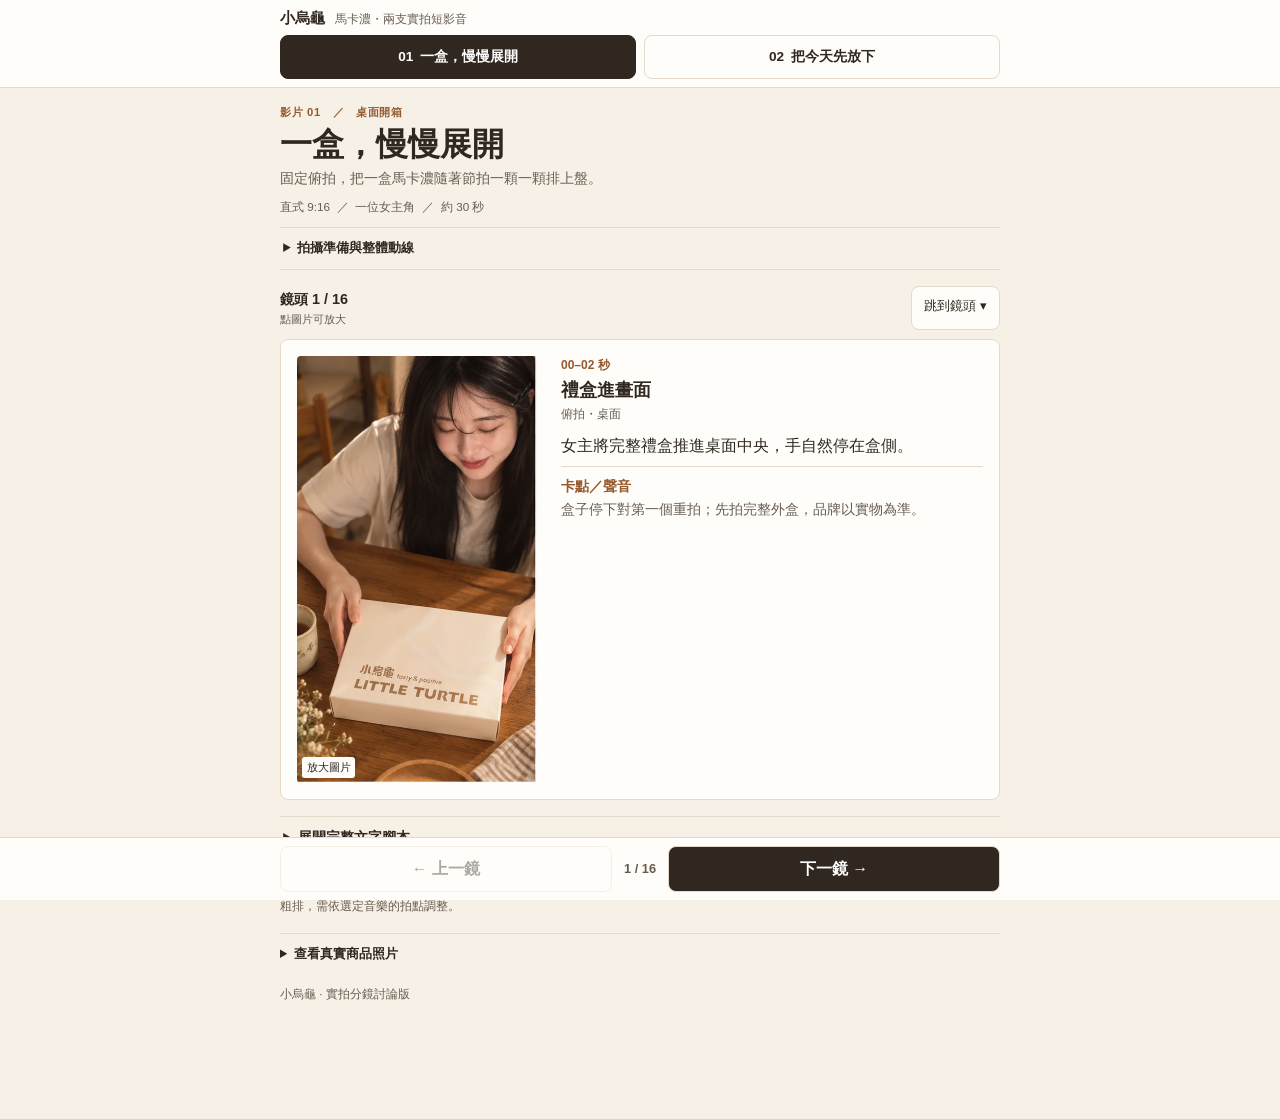
==== stories-v2.html @ 99f0e2f5 "Add mobile review for two distinct filming plans" ====
<!doctype html><html lang="zh-Hant"><head><meta charset="utf-8"><meta name="viewport" content="width=device-width, initial-scale=1, viewport-fit=cover"><meta name="theme-color" content="#f6f0e7"><meta name="description" content="兩支小烏龜馬卡濃實拍短影音分鏡"><title>小烏龜｜兩支實拍分鏡</title><link rel="stylesheet" href="tokens.css"><link rel="stylesheet" href="stories-v2.css?v=1"><style>button:focus-visible,summary:focus-visible{outline:3px solid var(--color-focus);outline-offset:2px}</style><script defer src="stories-v2-data.js?v=1"></script><script defer src="stories-v2.js?v=1"></script></head><body><header class="bar"><div class="wrap"><div class="brand"><strong>小烏龜</strong><span>馬卡濃・兩支實拍短影音</span></div><nav class="films" aria-label="切換影片"><button id="film-a" type="button"><span>01</span> 一盒，慢慢展開</button><button id="film-b" type="button"><span>02</span> 把今天先放下</button></nav></div></header><main class="wrap main"><div class="hero"><div class="kicker" id="kind"></div><h1 id="title"></h1><p id="desc"></p><div class="tags">直式 9:16 <i>／</i> 一位女主角 <i>／</i> 約 30 秒</div></div><details class="prep"><summary>拍攝準備與整體動線</summary><p id="setup"></p><p id="flow"></p></details><div class="jump-row"><div><strong id="shotcount" aria-live="polite"></strong><span>點圖片可放大</span></div><details id="jump"><summary>跳到鏡頭 ▾</summary><div id="grid" class="grid" aria-label="選擇鏡頭"></div></details></div><article class="shot" id="shot"><button class="picture-button" id="zoom" type="button" aria-label="放大分鏡圖"><span id="picture" class="picture"></span><span class="enlarge">放大圖片</span></button><div class="copy"><div class="clock" id="time"></div><h2 id="name"></h2><p class="camera" id="camera"></p><p id="action"></p><p class="beat"><strong>卡點／聲音</strong><br><span id="beat"></span></p></div></article><details class="fullscript"><summary>展開完整文字腳本</summary><div id="allshots"></div></details><div class="fineprint"><strong>圖是 AI 分鏡示意</strong>：女主角和商品依照照片參考生成，產品與包裝細節、動作與實物可能不同；實拍以真實商品和文字鏡頭為準。秒數為粗排，需依選定音樂的拍點調整。</div><details class="reference"><summary>查看真實商品照片</summary><img src="assets/duo-product-reference.jpg" alt="小烏龜馬卡濃禮盒與產品實拍照片"><p>商品照片供比對使用；上方分鏡仍是 AI 生成。</p></details><footer>小烏龜 · 實拍分鏡討論版</footer></main><nav class="stepbar" aria-label="切換鏡頭"><div class="stepinner"><button id="prev" type="button">← 上一鏡</button><span id="step"></span><button id="next" type="button">下一鏡 →</button></div></nav><dialog id="dialog" aria-label="放大分鏡圖片"><div class="modal-head"><strong id="modal-title"></strong><button id="close" type="button">關閉 ✕</button></div><div class="modal-picture" id="modal-picture" role="img"></div><p>AI 示意，實際拍攝以實物為準。</p></dialog><noscript>請開啟 JavaScript 查看分鏡。</noscript></body></html>
---- tokens.css ----
:root{--color-paper:#f6f0e7;--color-surface:#fffdf9;--color-ink:#302820;--color-muted:#685c51;--color-rule:#e7d9c9;--color-accent:#955a2e;--color-warm:#d99c5b;--color-soft:#f3e6d6;--color-green:#696b5b;--color-white:#fff;--color-shadow:rgba(63,42,23,.10);--color-focus:#6d3a19;--font-body:"Microsoft JhengHei","Heiti TC",sans-serif;--space-xs:.5rem;--space-sm:.75rem;--space-md:1rem;--space-lg:1.5rem;--space-xl:2rem;--space-2xl:3rem;--radius-sm:8px;--radius-pill:30px}
---- stories-v2.css ----
/* Hallmark · pre-emit critique: P4 H5 E4 S5 R5 V4 */
*,*::before,*::after{box-sizing:border-box}html,body{margin:0;overflow-x:clip}body{background:var(--color-paper);color:var(--color-ink);font-family:var(--font-body);line-height:1.55}button,summary{font:inherit;cursor:pointer;touch-action:manipulation}button:focus-visible,summary:focus-visible{outline:3px solid var(--color-focus);outline-offset:2px}.wrap{width:min(100% - 1.25rem,720px);margin-inline:auto}.bar{position:sticky;top:0;z-index:5;background:var(--color-surface);border-bottom:1px solid var(--color-rule)}.brand{display:flex;align-items:baseline;gap:.6rem;padding:.4rem 0 .3rem}.brand strong{font-size:.95rem}.brand span{color:var(--color-muted);font-size:.73rem}.films{display:grid;grid-template-columns:repeat(2,minmax(0,1fr));gap:.45rem;padding-bottom:.5rem}.films button{border:1px solid var(--color-rule);border-radius:var(--radius-sm);background:var(--color-surface);color:var(--color-ink);min-height:44px;font-size:.85rem;font-weight:700;white-space:nowrap;padding:.4rem .15rem}.films button[aria-pressed=true]{background:var(--color-ink);border-color:var(--color-ink);color:var(--color-white)}.films button span{margin-right:.18rem}.main{padding-bottom:100px}.hero{padding:1rem 0 .65rem}.kicker{font-size:.7rem;color:var(--color-accent);font-weight:800;letter-spacing:.06em}h1,h2{font-style:normal;overflow-wrap:anywhere;min-width:0}h1{font-size:clamp(1.55rem,5vw,2rem);line-height:1.25;margin:.2rem 0}.hero p{font-size:.88rem;color:var(--color-muted);margin:.25rem 0}.tags{color:var(--color-muted);font-size:.73rem;margin-top:.5rem}.tags i{font-style:normal;margin:0 .22rem}.prep{border-block:1px solid var(--color-rule);font-size:.84rem}.prep summary{font-weight:700;padding:.65rem .2rem}.prep p{margin:.2rem .2rem .7rem;color:var(--color-muted)}.jump-row{display:flex;justify-content:space-between;align-items:center;gap:.5rem;margin:1rem 0 .55rem}.jump-row>div{display:flex;flex-direction:column}.jump-row strong{font-size:.9rem}.jump-row span{font-size:.71rem;color:var(--color-muted)}#jump{position:relative}#jump summary{display:block;list-style:none;white-space:nowrap;border:1px solid var(--color-rule);border-radius:var(--radius-sm);padding:.55rem .75rem;background:var(--color-surface);font-size:.8rem;min-height:44px}#jump summary::-webkit-details-marker{display:none}.grid{position:absolute;right:0;top:calc(100% + 4px);z-index:4;width:min(82vw,300px);display:grid;grid-template-columns:repeat(4,minmax(0,1fr));gap:.35rem;padding:.6rem;background:var(--color-surface);border:1px solid var(--color-rule);border-radius:var(--radius-sm);box-shadow:0 4px 18px var(--color-shadow)}.grid button{min-height:44px;border:1px solid var(--color-rule);border-radius:var(--radius-sm);background:var(--color-paper);color:var(--color-ink)}.grid button[aria-current=true]{background:var(--color-ink);color:var(--color-white)}.shot{display:grid;grid-template-columns:minmax(110px,42%) minmax(0,1fr);gap:.85rem;align-items:start;padding:.75rem;background:var(--color-surface);border:1px solid var(--color-rule);border-radius:var(--radius-sm)}.picture-button{position:relative;padding:0;border:0;border-radius:4px;overflow:hidden;aspect-ratio:9/16;width:100%;background:var(--color-soft)}.picture,.modal-picture{background-size:200% 200%;background-repeat:no-repeat;display:block}.picture{width:100%;height:100%}.enlarge{position:absolute;bottom:.3rem;left:.3rem;font-size:.68rem;background:var(--color-surface);color:var(--color-ink);padding:.12rem .3rem;border-radius:3px}.copy{min-width:0}.clock{font-size:.75rem;font-weight:800;color:var(--color-accent)}h2{font-size:1.1rem;line-height:1.3;margin:.25rem 0}.camera{font-size:.75rem!important;color:var(--color-muted);margin:.2rem 0 .5rem!important}.copy p{font-size:.9rem;margin:.5rem 0;line-height:1.6}.beat{font-size:.81rem!important;color:var(--color-muted);border-top:1px solid var(--color-rule);padding-top:.5rem}.beat strong{color:var(--color-accent)}.fineprint{margin:1rem 0;color:var(--color-muted);font-size:.76rem;line-height:1.6}.fineprint strong{color:var(--color-ink)}footer{font-size:.72rem;color:var(--color-muted);padding:.5rem 0 1rem}.stepbar{position:fixed;bottom:0;left:0;right:0;z-index:6;background:var(--color-surface);border-top:1px solid var(--color-rule);padding:.5rem .6rem calc(.5rem + env(safe-area-inset-bottom))}.stepinner{width:min(100%,720px);margin:auto;display:grid;grid-template-columns:1fr auto 1fr;gap:.75rem;align-items:center}.stepbar button{min-height:46px;border-radius:var(--radius-sm);border:1px solid var(--color-rule);background:var(--color-surface);color:var(--color-ink);font-weight:700;white-space:nowrap}.stepbar button:last-child{background:var(--color-ink);color:var(--color-white)}.stepbar button:disabled{opacity:.4}.stepbar span{font-size:.8rem;font-weight:700;color:var(--color-muted)}dialog{width:min(94vw,500px);max-height:94vh;border:0;border-radius:var(--radius-sm);padding:1rem;background:var(--color-surface);color:var(--color-ink)}dialog::backdrop{background:var(--color-ink);opacity:.85}.modal-head{display:flex;justify-content:space-between;align-items:center;gap:1rem}.modal-head button{min-height:44px;padding:.4rem .8rem;background:var(--color-surface);border:1px solid var(--color-rule);border-radius:var(--radius-sm)}.modal-picture{height:min(70vh,640px);aspect-ratio:9/16;margin:.5rem auto 0}dialog p{text-align:center;color:var(--color-muted);font-size:.75rem}@media(max-width:340px){.films button{font-size:.75rem}.shot{grid-template-columns:minmax(105px,40%) minmax(0,1fr);gap:.6rem;padding:.6rem}.copy p{font-size:.85rem}.beat{font-size:.77rem!important}}@media(min-width:700px){.shot{grid-template-columns:240px minmax(0,1fr);gap:1.5rem;padding:1rem}.copy p{font-size:1rem}.beat{font-size:.9rem!important}}

.fullscript{margin-top:1rem;border-block:1px solid var(--color-rule)}.fullscript summary{min-height:44px;padding:.65rem .2rem;font-size:.85rem;font-weight:700}.fullscript .fullitem{padding:.7rem .2rem;border-top:1px solid var(--color-rule);font-size:.85rem}.fullitem strong{color:var(--color-accent)}.fullitem p{margin:.25rem 0;color:var(--color-muted)}

.reference{border-top:1px solid var(--color-rule);font-size:.8rem}.reference summary{padding:.65rem 0;min-height:44px;font-weight:700}.reference img{display:block;width:100%;height:auto}.reference p{font-size:.75rem;color:var(--color-muted)}
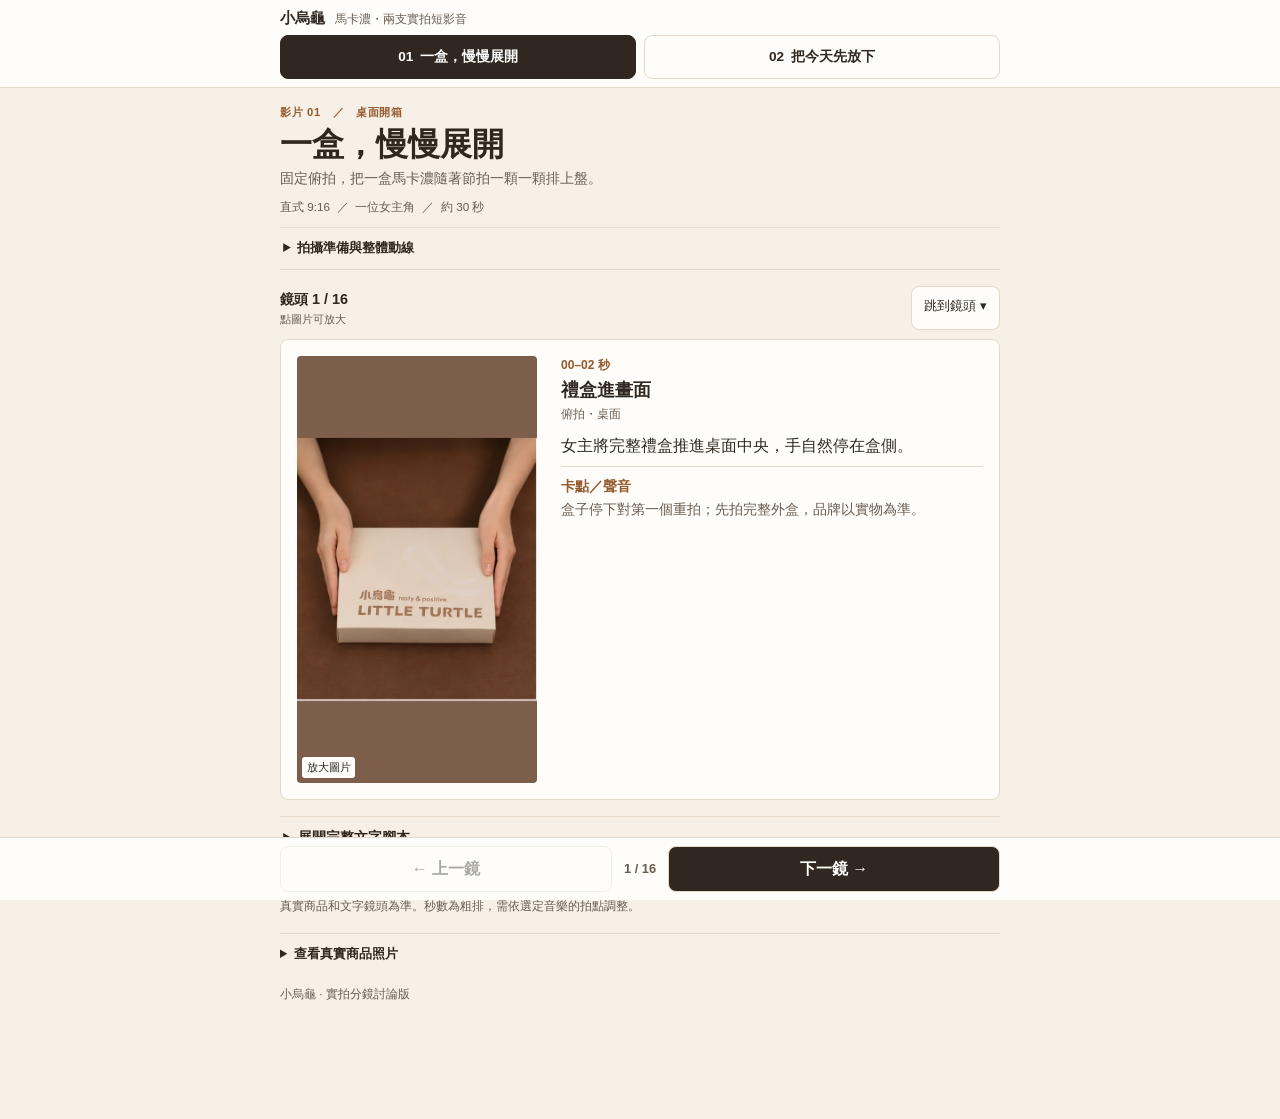
==== commit b15f764b: "Update storyboards for windowless indoor shoot" ====
--- a/stories-v2.html
+++ b/stories-v2.html
@@ -1 +1 @@
-<!doctype html><html lang="zh-Hant"><head><meta charset="utf-8"><meta name="viewport" content="width=device-width, initial-scale=1, viewport-fit=cover"><meta name="theme-color" content="#f6f0e7"><meta name="description" content="兩支小烏龜馬卡濃實拍短影音分鏡"><title>小烏龜｜兩支實拍分鏡</title><link rel="stylesheet" href="tokens.css"><link rel="stylesheet" href="stories-v2.css?v=1"><style>button:focus-visible,summary:focus-visible{outline:3px solid var(--color-focus);outline-offset:2px}</style><script defer src="stories-v2-data.js?v=1"></script><script defer src="stories-v2.js?v=1"></script></head><body><header class="bar"><div class="wrap"><div class="brand"><strong>小烏龜</strong><span>馬卡濃・兩支實拍短影音</span></div><nav class="films" aria-label="切換影片"><button id="film-a" type="button"><span>01</span> 一盒，慢慢展開</button><button id="film-b" type="button"><span>02</span> 把今天先放下</button></nav></div></header><main class="wrap main"><div class="hero"><div class="kicker" id="kind"></div><h1 id="title"></h1><p id="desc"></p><div class="tags">直式 9:16 <i>／</i> 一位女主角 <i>／</i> 約 30 秒</div></div><details class="prep"><summary>拍攝準備與整體動線</summary><p id="setup"></p><p id="flow"></p></details><div class="jump-row"><div><strong id="shotcount" aria-live="polite"></strong><span>點圖片可放大</span></div><details id="jump"><summary>跳到鏡頭 ▾</summary><div id="grid" class="grid" aria-label="選擇鏡頭"></div></details></div><article class="shot" id="shot"><button class="picture-button" id="zoom" type="button" aria-label="放大分鏡圖"><span id="picture" class="picture"></span><span class="enlarge">放大圖片</span></button><div class="copy"><div class="clock" id="time"></div><h2 id="name"></h2><p class="camera" id="camera"></p><p id="action"></p><p class="beat"><strong>卡點／聲音</strong><br><span id="beat"></span></p></div></article><details class="fullscript"><summary>展開完整文字腳本</summary><div id="allshots"></div></details><div class="fineprint"><strong>圖是 AI 分鏡示意</strong>：女主角和商品依照照片參考生成，產品與包裝細節、動作與實物可能不同；實拍以真實商品和文字鏡頭為準。秒數為粗排，需依選定音樂的拍點調整。</div><details class="reference"><summary>查看真實商品照片</summary><img src="assets/duo-product-reference.jpg" alt="小烏龜馬卡濃禮盒與產品實拍照片"><p>商品照片供比對使用；上方分鏡仍是 AI 生成。</p></details><footer>小烏龜 · 實拍分鏡討論版</footer></main><nav class="stepbar" aria-label="切換鏡頭"><div class="stepinner"><button id="prev" type="button">← 上一鏡</button><span id="step"></span><button id="next" type="button">下一鏡 →</button></div></nav><dialog id="dialog" aria-label="放大分鏡圖片"><div class="modal-head"><strong id="modal-title"></strong><button id="close" type="button">關閉 ✕</button></div><div class="modal-picture" id="modal-picture" role="img"></div><p>AI 示意，實際拍攝以實物為準。</p></dialog><noscript>請開啟 JavaScript 查看分鏡。</noscript></body></html>+<!doctype html><html lang="zh-Hant"><head><meta charset="utf-8"><meta name="viewport" content="width=device-width, initial-scale=1, viewport-fit=cover"><meta name="theme-color" content="#f6f0e7"><meta name="description" content="兩支小烏龜馬卡濃實拍短影音分鏡"><title>小烏龜｜兩支實拍分鏡</title><link rel="stylesheet" href="tokens.css"><link rel="stylesheet" href="stories-v2.css?v=1"><style>button:focus-visible,summary:focus-visible{outline:3px solid var(--color-focus);outline-offset:2px}</style><script defer src="stories-v2-data.js?v=nowindow1"></script><script defer src="stories-v2.js?v=nowindow1"></script></head><body><header class="bar"><div class="wrap"><div class="brand"><strong>小烏龜</strong><span>馬卡濃・兩支實拍短影音</span></div><nav class="films" aria-label="切換影片"><button id="film-a" type="button"><span>01</span> 一盒，慢慢展開</button><button id="film-b" type="button"><span>02</span> 把今天先放下</button></nav></div></header><main class="wrap main"><div class="hero"><div class="kicker" id="kind"></div><h1 id="title"></h1><p id="desc"></p><div class="tags">直式 9:16 <i>／</i> 一位女主角 <i>／</i> 約 30 秒</div></div><details class="prep"><summary>拍攝準備與整體動線</summary><p id="setup"></p><p id="flow"></p></details><div class="jump-row"><div><strong id="shotcount" aria-live="polite"></strong><span>點圖片可放大</span></div><details id="jump"><summary>跳到鏡頭 ▾</summary><div id="grid" class="grid" aria-label="選擇鏡頭"></div></details></div><article class="shot" id="shot"><button class="picture-button" id="zoom" type="button" aria-label="放大分鏡圖"><span id="picture" class="picture"></span><span class="enlarge">放大圖片</span></button><div class="copy"><div class="clock" id="time"></div><h2 id="name"></h2><p class="camera" id="camera"></p><p id="action"></p><p class="beat"><strong>卡點／聲音</strong><br><span id="beat"></span></p></div></article><details class="fullscript"><summary>展開完整文字腳本</summary><div id="allshots"></div></details><div class="fineprint"><strong>圖是 AI 分鏡示意</strong>：女主角和商品依照照片參考生成，場地、產品與包裝細節、數量與動作可能不同；場地尚未依實景照片確認；實拍以真實商品和文字鏡頭為準。秒數為粗排，需依選定音樂的拍點調整。</div><details class="reference"><summary>查看真實商品照片</summary><img data-src="assets/duo-product-reference.jpg" alt="小烏龜馬卡濃禮盒與產品實拍照片"><p>商品照片供比對使用；上方分鏡仍是 AI 生成。</p></details><footer>小烏龜 · 實拍分鏡討論版</footer></main><nav class="stepbar" aria-label="切換鏡頭"><div class="stepinner"><button id="prev" type="button">← 上一鏡</button><span id="step"></span><button id="next" type="button">下一鏡 →</button></div></nav><dialog id="dialog" aria-label="放大分鏡圖片"><div class="modal-head"><strong id="modal-title"></strong><button id="close" type="button">關閉 ✕</button></div><div class="modal-picture" id="modal-picture" role="img"></div><p>AI 示意，實際拍攝以實物為準。</p></dialog><noscript>請開啟 JavaScript 查看分鏡。</noscript></body></html>
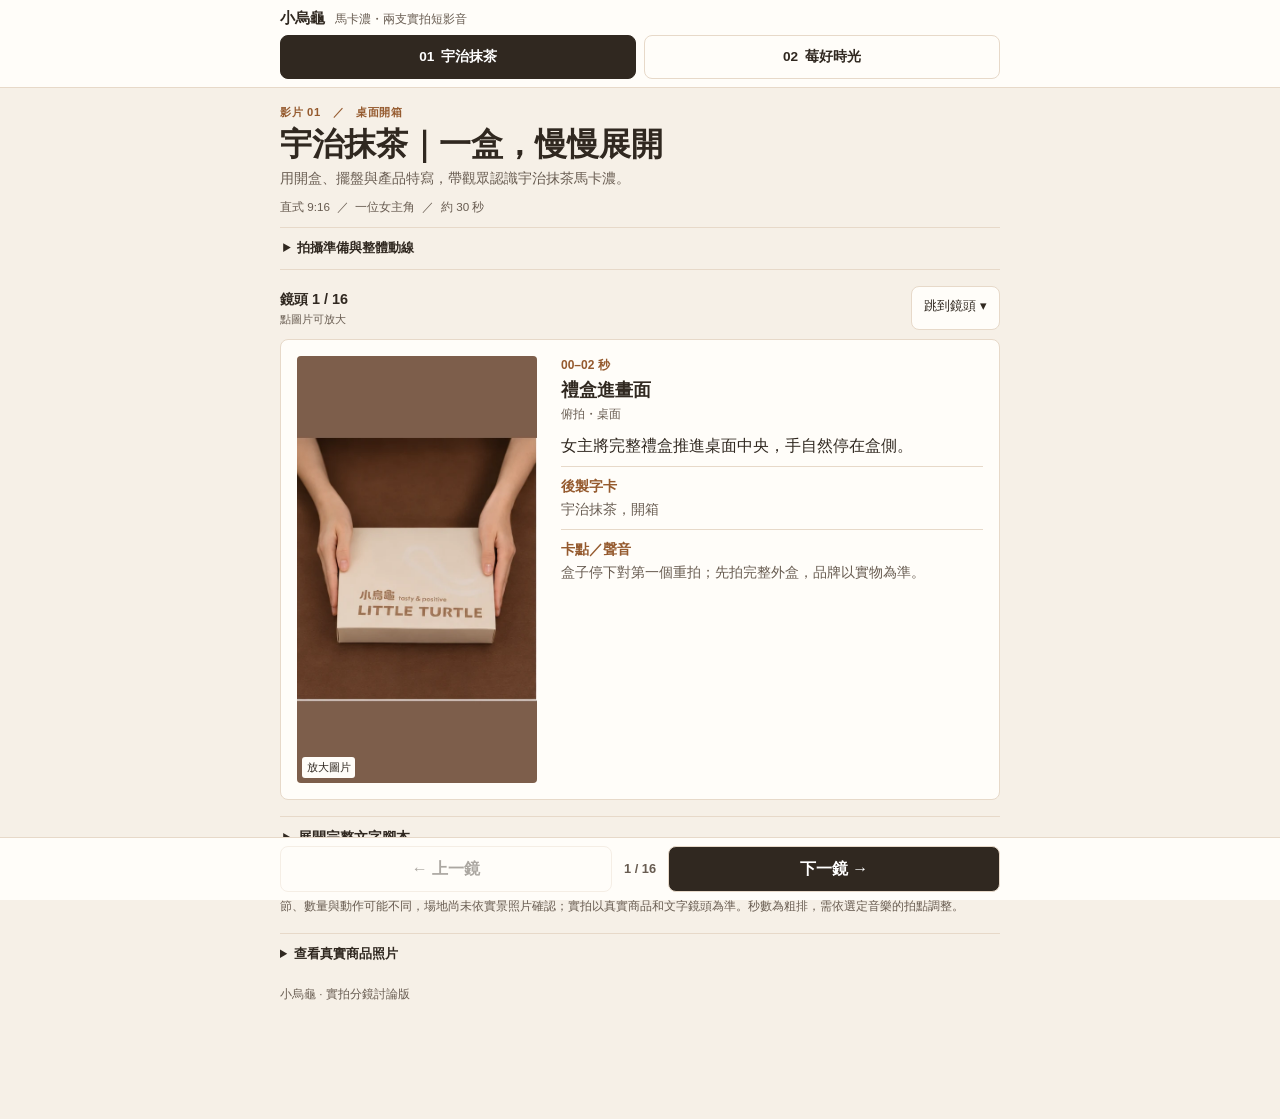
==== commit b0706336: "Add flavor-specific storyboard copy and calls to action" ====
--- a/stories-v2.html
+++ b/stories-v2.html
@@ -1 +1 @@
-<!doctype html><html lang="zh-Hant"><head><meta charset="utf-8"><meta name="viewport" content="width=device-width, initial-scale=1, viewport-fit=cover"><meta name="theme-color" content="#f6f0e7"><meta name="description" content="兩支小烏龜馬卡濃實拍短影音分鏡"><title>小烏龜｜兩支實拍分鏡</title><link rel="stylesheet" href="tokens.css"><link rel="stylesheet" href="stories-v2.css?v=1"><style>button:focus-visible,summary:focus-visible{outline:3px solid var(--color-focus);outline-offset:2px}</style><script defer src="stories-v2-data.js?v=nowindow1"></script><script defer src="stories-v2.js?v=nowindow1"></script></head><body><header class="bar"><div class="wrap"><div class="brand"><strong>小烏龜</strong><span>馬卡濃・兩支實拍短影音</span></div><nav class="films" aria-label="切換影片"><button id="film-a" type="button"><span>01</span> 一盒，慢慢展開</button><button id="film-b" type="button"><span>02</span> 把今天先放下</button></nav></div></header><main class="wrap main"><div class="hero"><div class="kicker" id="kind"></div><h1 id="title"></h1><p id="desc"></p><div class="tags">直式 9:16 <i>／</i> 一位女主角 <i>／</i> 約 30 秒</div></div><details class="prep"><summary>拍攝準備與整體動線</summary><p id="setup"></p><p id="flow"></p></details><div class="jump-row"><div><strong id="shotcount" aria-live="polite"></strong><span>點圖片可放大</span></div><details id="jump"><summary>跳到鏡頭 ▾</summary><div id="grid" class="grid" aria-label="選擇鏡頭"></div></details></div><article class="shot" id="shot"><button class="picture-button" id="zoom" type="button" aria-label="放大分鏡圖"><span id="picture" class="picture"></span><span class="enlarge">放大圖片</span></button><div class="copy"><div class="clock" id="time"></div><h2 id="name"></h2><p class="camera" id="camera"></p><p id="action"></p><p class="beat"><strong>卡點／聲音</strong><br><span id="beat"></span></p></div></article><details class="fullscript"><summary>展開完整文字腳本</summary><div id="allshots"></div></details><div class="fineprint"><strong>圖是 AI 分鏡示意</strong>：女主角和商品依照照片參考生成，場地、產品與包裝細節、數量與動作可能不同；場地尚未依實景照片確認；實拍以真實商品和文字鏡頭為準。秒數為粗排，需依選定音樂的拍點調整。</div><details class="reference"><summary>查看真實商品照片</summary><img data-src="assets/duo-product-reference.jpg" alt="小烏龜馬卡濃禮盒與產品實拍照片"><p>商品照片供比對使用；上方分鏡仍是 AI 生成。</p></details><footer>小烏龜 · 實拍分鏡討論版</footer></main><nav class="stepbar" aria-label="切換鏡頭"><div class="stepinner"><button id="prev" type="button">← 上一鏡</button><span id="step"></span><button id="next" type="button">下一鏡 →</button></div></nav><dialog id="dialog" aria-label="放大分鏡圖片"><div class="modal-head"><strong id="modal-title"></strong><button id="close" type="button">關閉 ✕</button></div><div class="modal-picture" id="modal-picture" role="img"></div><p>AI 示意，實際拍攝以實物為準。</p></dialog><noscript>請開啟 JavaScript 查看分鏡。</noscript></body></html>+<!doctype html><html lang="zh-Hant"><head><meta charset="utf-8"><meta name="viewport" content="width=device-width, initial-scale=1, viewport-fit=cover"><meta name="theme-color" content="#f6f0e7"><meta name="description" content="兩支小烏龜馬卡濃實拍短影音分鏡"><title>小烏龜｜兩支實拍分鏡</title><link rel="stylesheet" href="tokens.css"><link rel="stylesheet" href="stories-v2.css?v=1"><style>button:focus-visible,summary:focus-visible{outline:3px solid var(--color-focus);outline-offset:2px}</style><script defer src="stories-v2-data.js?v=flavors1"></script><script defer src="stories-v2.js?v=flavors1"></script></head><body><header class="bar"><div class="wrap"><div class="brand"><strong>小烏龜</strong><span>馬卡濃・兩支實拍短影音</span></div><nav class="films" aria-label="切換影片"><button id="film-a" type="button"><span>01</span> 宇治抹茶</button><button id="film-b" type="button"><span>02</span> 莓好時光</button></nav></div></header><main class="wrap main"><div class="hero"><div class="kicker" id="kind"></div><h1 id="title"></h1><p id="desc"></p><div class="tags">直式 9:16 <i>／</i> 一位女主角 <i>／</i> 約 30 秒</div></div><details class="prep"><summary>拍攝準備與整體動線</summary><p id="setup"></p><p id="flow"></p></details><div class="jump-row"><div><strong id="shotcount" aria-live="polite"></strong><span>點圖片可放大</span></div><details id="jump"><summary>跳到鏡頭 ▾</summary><div id="grid" class="grid" aria-label="選擇鏡頭"></div></details></div><article class="shot" id="shot"><button class="picture-button" id="zoom" type="button" aria-label="放大分鏡圖"><span id="picture" class="picture"></span><span class="enlarge">放大圖片</span></button><div class="copy"><div class="clock" id="time"></div><h2 id="name"></h2><p class="camera" id="camera"></p><p id="action"></p><p class="beat"><strong>後製字卡</strong><br><span id="card" style="white-space:pre-line"></span></p><p class="beat"><strong>卡點／聲音</strong><br><span id="beat"></span></p></div></article><details class="fullscript"><summary>展開完整文字腳本</summary><div id="allshots"></div></details><div class="fineprint"><strong>圖是 AI 分鏡示意</strong>：女主角和商品依照照片參考生成，分鏡圖沿用既有示意，圖中口味與實際拍攝口味可能不同；場地、產品與包裝細節、數量與動作可能不同，場地尚未依實景照片確認；實拍以真實商品和文字鏡頭為準。秒數為粗排，需依選定音樂的拍點調整。</div><details class="reference"><summary>查看真實商品照片</summary><img data-src="assets/duo-product-reference.jpg" alt="小烏龜馬卡濃禮盒與產品實拍照片"><p>商品照片供比對使用；上方分鏡仍是 AI 生成。</p></details><footer>小烏龜 · 實拍分鏡討論版</footer></main><nav class="stepbar" aria-label="切換鏡頭"><div class="stepinner"><button id="prev" type="button">← 上一鏡</button><span id="step"></span><button id="next" type="button">下一鏡 →</button></div></nav><dialog id="dialog" aria-label="放大分鏡圖片"><div class="modal-head"><strong id="modal-title"></strong><button id="close" type="button">關閉 ✕</button></div><div class="modal-picture" id="modal-picture" role="img"></div><p>AI 示意，實際拍攝以實物為準。</p></dialog><noscript>請開啟 JavaScript 查看分鏡。</noscript></body></html>
